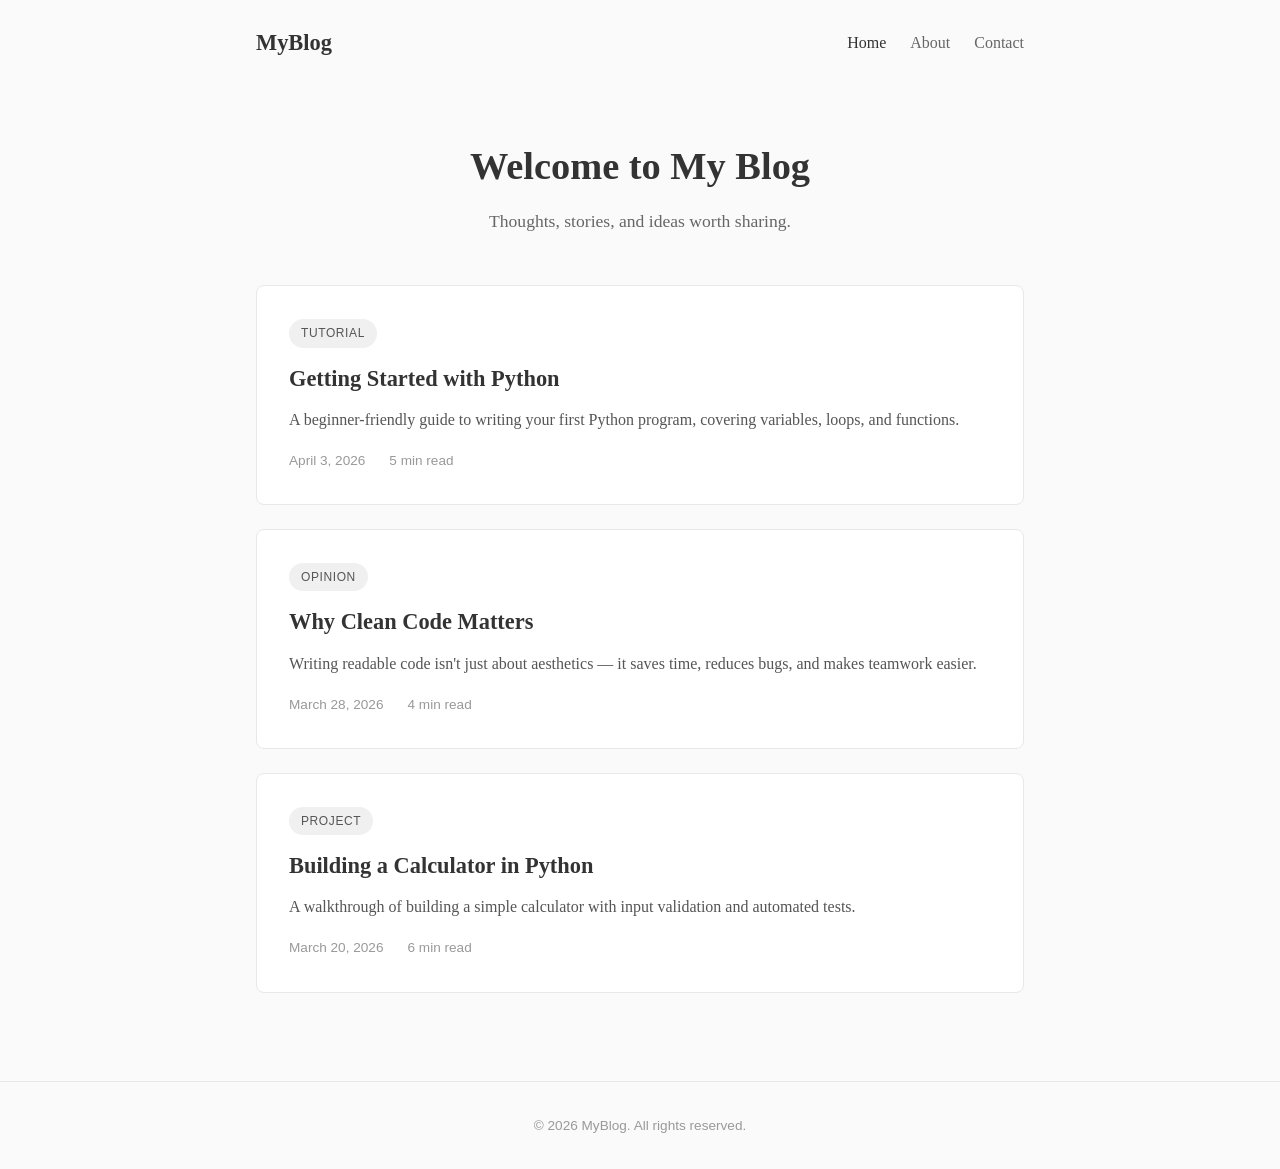
==== index.html @ 3e74ccdd "Initial blog template" ====
<!DOCTYPE html>
<html lang="en">
<head>
    <meta charset="UTF-8">
    <meta name="viewport" content="width=device-width, initial-scale=1.0">
    <title>My Blog</title>
    <link rel="stylesheet" href="style.css">
</head>
<body>
    <header>
        <nav>
            <a href="index.html" class="logo">MyBlog</a>
            <ul>
                <li><a href="index.html" class="active">Home</a></li>
                <li><a href="#">About</a></li>
                <li><a href="#">Contact</a></li>
            </ul>
        </nav>
    </header>

    <main>
        <section class="hero">
            <h1>Welcome to My Blog</h1>
            <p>Thoughts, stories, and ideas worth sharing.</p>
        </section>

        <section class="posts">
            <article class="post-card">
                <span class="tag">Tutorial</span>
                <h2><a href="post.html">Getting Started with Python</a></h2>
                <p>A beginner-friendly guide to writing your first Python program, covering variables, loops, and functions.</p>
                <div class="post-meta">
                    <span>April 3, 2026</span>
                    <span>5 min read</span>
                </div>
            </article>

            <article class="post-card">
                <span class="tag">Opinion</span>
                <h2><a href="post.html">Why Clean Code Matters</a></h2>
                <p>Writing readable code isn't just about aesthetics — it saves time, reduces bugs, and makes teamwork easier.</p>
                <div class="post-meta">
                    <span>March 28, 2026</span>
                    <span>4 min read</span>
                </div>
            </article>

            <article class="post-card">
                <span class="tag">Project</span>
                <h2><a href="post.html">Building a Calculator in Python</a></h2>
                <p>A walkthrough of building a simple calculator with input validation and automated tests.</p>
                <div class="post-meta">
                    <span>March 20, 2026</span>
                    <span>6 min read</span>
                </div>
            </article>
        </section>
    </main>

    <footer>
        <p>&copy; 2026 MyBlog. All rights reserved.</p>
    </footer>
</body>
</html>
---- style.css ----
* {
    margin: 0;
    padding: 0;
    box-sizing: border-box;
}

body {
    font-family: Georgia, "Times New Roman", serif;
    color: #333;
    background: #fafafa;
    line-height: 1.7;
}

/* Navigation */
nav {
    max-width: 800px;
    margin: 0 auto;
    padding: 1.5rem 1rem;
    display: flex;
    justify-content: space-between;
    align-items: center;
}

.logo {
    font-size: 1.4rem;
    font-weight: bold;
    color: #333;
    text-decoration: none;
}

nav ul {
    list-style: none;
    display: flex;
    gap: 1.5rem;
}

nav a {
    text-decoration: none;
    color: #666;
    transition: color 0.2s;
}

nav a:hover,
nav a.active {
    color: #333;
}

/* Hero */
.hero {
    text-align: center;
    padding: 3rem 1rem 2rem;
}

.hero h1 {
    font-size: 2.4rem;
    margin-bottom: 0.5rem;
}

.hero p {
    color: #666;
    font-size: 1.1rem;
}

/* Post Cards */
.posts {
    max-width: 800px;
    margin: 0 auto;
    padding: 1rem;
}

.post-card {
    background: #fff;
    border: 1px solid #e8e8e8;
    border-radius: 8px;
    padding: 2rem;
    margin-bottom: 1.5rem;
    transition: box-shadow 0.2s;
}

.post-card:hover {
    box-shadow: 0 4px 12px rgba(0, 0, 0, 0.08);
}

.tag {
    display: inline-block;
    background: #f0f0f0;
    color: #555;
    font-size: 0.75rem;
    font-family: Arial, sans-serif;
    padding: 0.25rem 0.75rem;
    border-radius: 20px;
    text-transform: uppercase;
    letter-spacing: 0.05em;
    margin-bottom: 0.75rem;
}

.post-card h2 {
    font-size: 1.4rem;
    margin-bottom: 0.5rem;
}

.post-card h2 a {
    color: #333;
    text-decoration: none;
}

.post-card h2 a:hover {
    color: #0066cc;
}

.post-card p {
    color: #555;
    margin-bottom: 1rem;
}

.post-meta {
    display: flex;
    gap: 1.5rem;
    color: #999;
    font-size: 0.85rem;
    font-family: Arial, sans-serif;
}

/* Full Post */
.post-full {
    max-width: 700px;
    margin: 0 auto;
    padding: 2rem 1rem 4rem;
}

.back-link {
    display: inline-block;
    color: #0066cc;
    text-decoration: none;
    font-family: Arial, sans-serif;
    font-size: 0.9rem;
    margin-bottom: 1.5rem;
}

.back-link:hover {
    text-decoration: underline;
}

.post-full h1 {
    font-size: 2.2rem;
    margin: 0.75rem 0 0.5rem;
}

.post-full .post-meta {
    margin-bottom: 2rem;
    padding-bottom: 1.5rem;
    border-bottom: 1px solid #e8e8e8;
}

.post-full h2 {
    font-size: 1.4rem;
    margin: 2rem 0 0.75rem;
}

.post-full p {
    margin-bottom: 1rem;
    color: #444;
}

pre {
    background: #2d2d2d;
    color: #f8f8f2;
    padding: 1.25rem;
    border-radius: 6px;
    overflow-x: auto;
    margin: 1rem 0 1.5rem;
    font-size: 0.9rem;
    line-height: 1.5;
}

code {
    font-family: "Consolas", "Courier New", monospace;
}

/* Footer */
footer {
    text-align: center;
    padding: 2rem 1rem;
    color: #999;
    font-size: 0.85rem;
    font-family: Arial, sans-serif;
    border-top: 1px solid #e8e8e8;
    margin-top: 3rem;
}

/* Responsive */
@media (max-width: 600px) {
    .hero h1 {
        font-size: 1.8rem;
    }

    .post-card {
        padding: 1.5rem;
    }

    nav {
        flex-direction: column;
        gap: 0.75rem;
    }
}
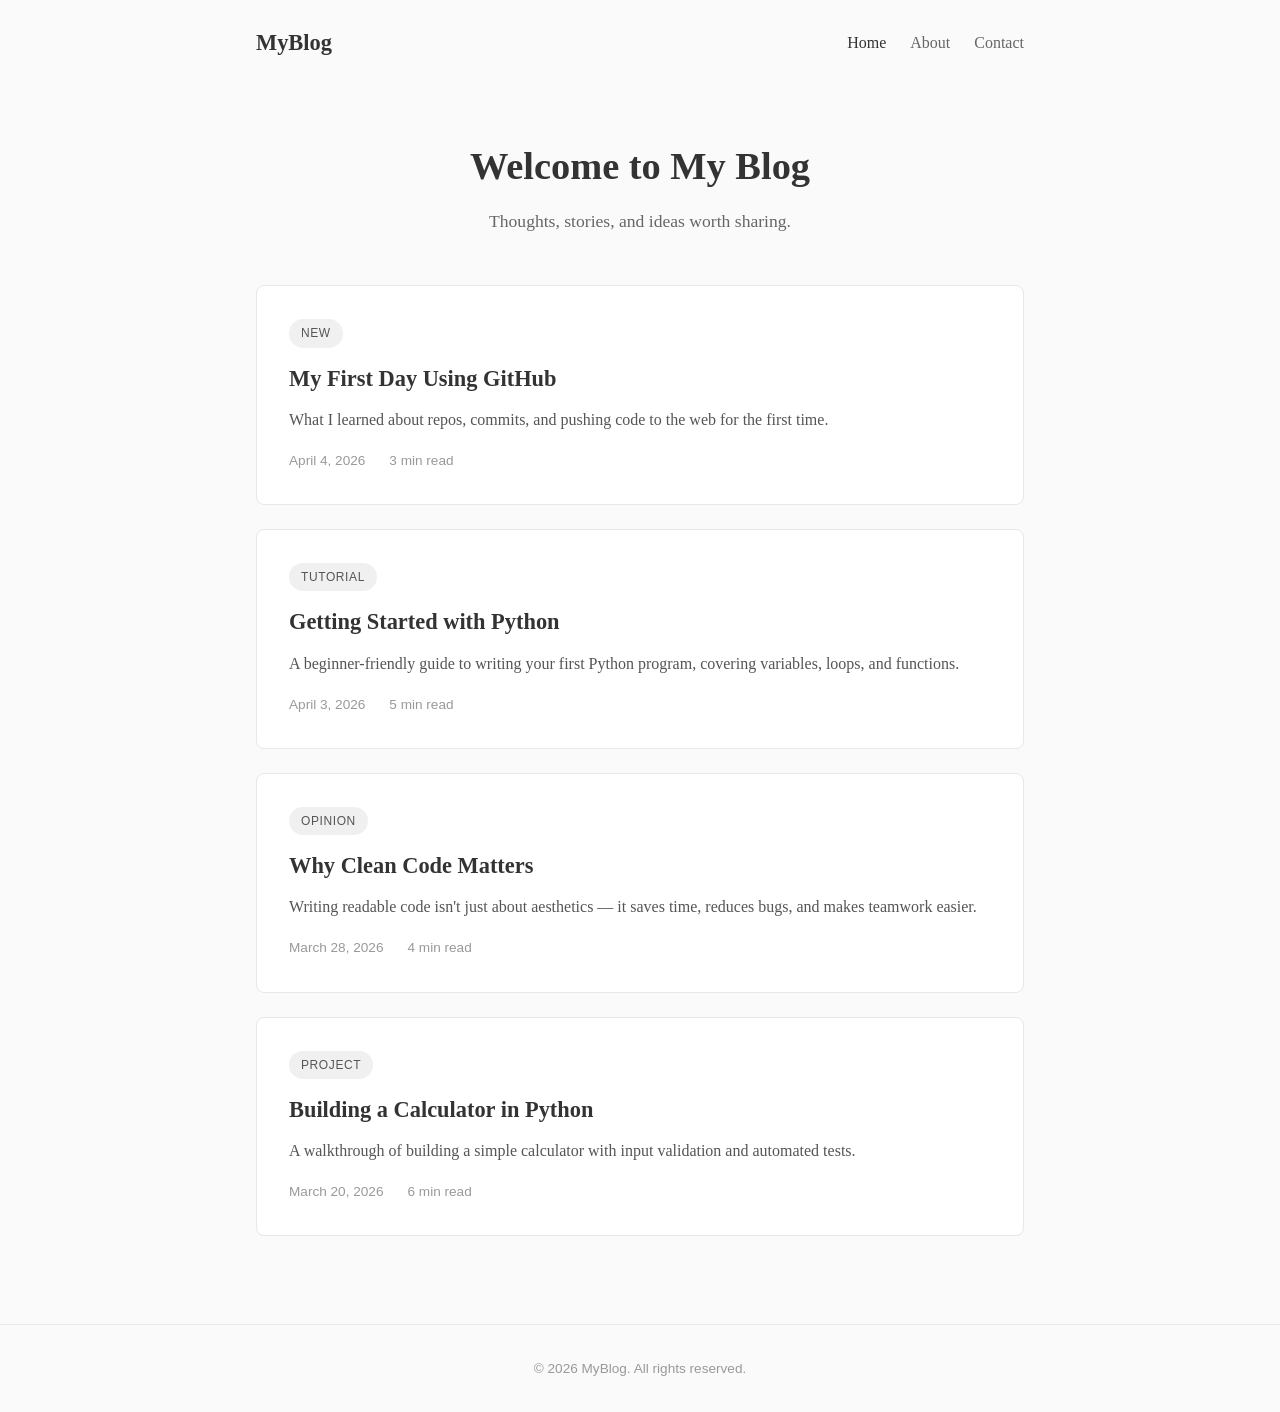
==== commit 82afc891: "Add new blog post: My First Day Using GitHub" ====
--- a/index.html
+++ b/index.html
@@ -25,6 +25,16 @@
         </section>
 
         <section class="posts">
+            <article class="post-card">
+                <span class="tag">New</span>
+                <h2><a href="post.html">My First Day Using GitHub</a></h2>
+                <p>What I learned about repos, commits, and pushing code to the web for the first time.</p>
+                <div class="post-meta">
+                    <span>April 4, 2026</span>
+                    <span>3 min read</span>
+                </div>
+            </article>
+
             <article class="post-card">
                 <span class="tag">Tutorial</span>
                 <h2><a href="post.html">Getting Started with Python</a></h2>
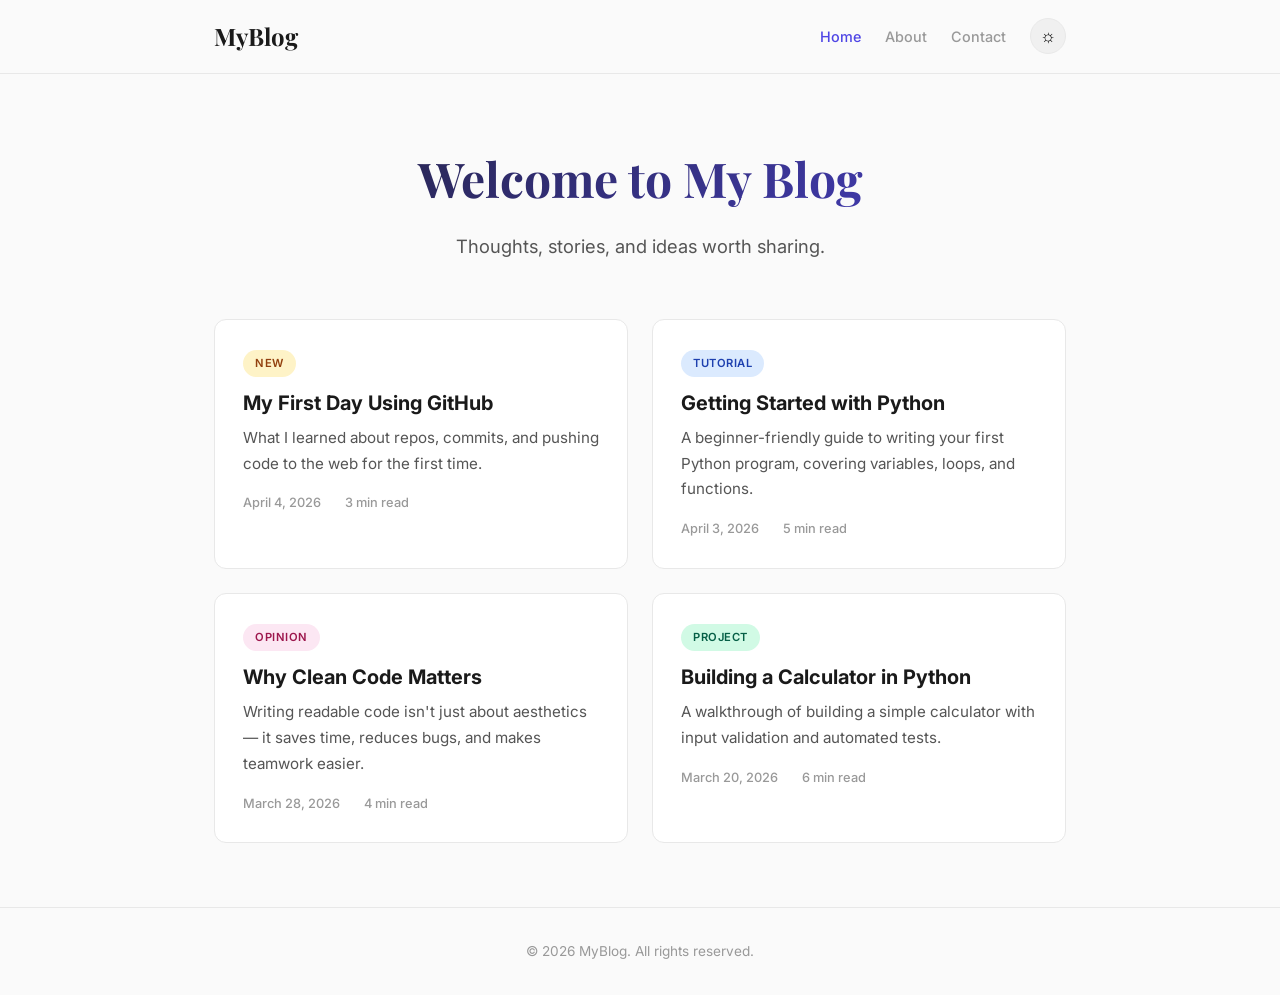
==== commit 9ef84c36: "Add dark mode, grid layout, animations, and visual upgrades" ====
--- a/index.html
+++ b/index.html
@@ -1,9 +1,11 @@
 <!DOCTYPE html>
-<html lang="en">
+<html lang="en" data-theme="light">
 <head>
     <meta charset="UTF-8">
     <meta name="viewport" content="width=device-width, initial-scale=1.0">
     <title>My Blog</title>
+    <link rel="preconnect" href="https://fonts.googleapis.com">
+    <link href="https://fonts.googleapis.com/css2?family=Inter:wght@400;500;600;700&family=Playfair+Display:wght@700&display=swap" rel="stylesheet">
     <link rel="stylesheet" href="style.css">
 </head>
 <body>
@@ -14,6 +16,12 @@
                 <li><a href="index.html" class="active">Home</a></li>
                 <li><a href="#">About</a></li>
                 <li><a href="#">Contact</a></li>
+                <li>
+                    <button class="theme-toggle" aria-label="Toggle dark mode">
+                        <span class="icon-sun">&#9788;</span>
+                        <span class="icon-moon">&#9790;</span>
+                    </button>
+                </li>
             </ul>
         </nav>
     </header>
@@ -25,8 +33,8 @@
         </section>
 
         <section class="posts">
-            <article class="post-card">
-                <span class="tag">New</span>
+            <article class="post-card fade-in">
+                <span class="tag tag-new">New</span>
                 <h2><a href="post.html">My First Day Using GitHub</a></h2>
                 <p>What I learned about repos, commits, and pushing code to the web for the first time.</p>
                 <div class="post-meta">
@@ -35,8 +43,8 @@
                 </div>
             </article>
 
-            <article class="post-card">
-                <span class="tag">Tutorial</span>
+            <article class="post-card fade-in">
+                <span class="tag tag-tutorial">Tutorial</span>
                 <h2><a href="post.html">Getting Started with Python</a></h2>
                 <p>A beginner-friendly guide to writing your first Python program, covering variables, loops, and functions.</p>
                 <div class="post-meta">
@@ -45,8 +53,8 @@
                 </div>
             </article>
 
-            <article class="post-card">
-                <span class="tag">Opinion</span>
+            <article class="post-card fade-in">
+                <span class="tag tag-opinion">Opinion</span>
                 <h2><a href="post.html">Why Clean Code Matters</a></h2>
                 <p>Writing readable code isn't just about aesthetics — it saves time, reduces bugs, and makes teamwork easier.</p>
                 <div class="post-meta">
@@ -55,8 +63,8 @@
                 </div>
             </article>
 
-            <article class="post-card">
-                <span class="tag">Project</span>
+            <article class="post-card fade-in">
+                <span class="tag tag-project">Project</span>
                 <h2><a href="post.html">Building a Calculator in Python</a></h2>
                 <p>A walkthrough of building a simple calculator with input validation and automated tests.</p>
                 <div class="post-meta">
@@ -70,5 +78,7 @@
     <footer>
         <p>&copy; 2026 MyBlog. All rights reserved.</p>
     </footer>
+
+    <script src="script.js"></script>
 </body>
 </html>
--- a/style.css
+++ b/style.css
@@ -1,3 +1,34 @@
+/* Theme variables */
+:root {
+    --bg: #fafafa;
+    --bg-card: #ffffff;
+    --text: #1a1a1a;
+    --text-secondary: #555;
+    --text-muted: #999;
+    --border: #e8e8e8;
+    --shadow: rgba(0, 0, 0, 0.08);
+    --accent: #4f46e5;
+    --accent-hover: #4338ca;
+    --tag-bg: #f0f0f0;
+    --code-bg: #2d2d2d;
+    --nav-bg: rgba(250, 250, 250, 0.9);
+}
+
+[data-theme="dark"] {
+    --bg: #0f0f0f;
+    --bg-card: #1a1a1a;
+    --text: #e8e8e8;
+    --text-secondary: #aaa;
+    --text-muted: #777;
+    --border: #2a2a2a;
+    --shadow: rgba(0, 0, 0, 0.3);
+    --accent: #818cf8;
+    --accent-hover: #a5b4fc;
+    --tag-bg: #2a2a2a;
+    --code-bg: #1e1e1e;
+    --nav-bg: rgba(15, 15, 15, 0.9);
+}
+
 * {
     margin: 0;
     padding: 0;
@@ -5,88 +36,148 @@
 }
 
 body {
-    font-family: Georgia, "Times New Roman", serif;
-    color: #333;
-    background: #fafafa;
+    font-family: 'Inter', sans-serif;
+    color: var(--text);
+    background: var(--bg);
     line-height: 1.7;
+    transition: background 0.3s, color 0.3s;
+}
+
+/* Progress Bar */
+.progress-bar {
+    position: fixed;
+    top: 0;
+    left: 0;
+    height: 3px;
+    background: linear-gradient(90deg, var(--accent), #ec4899);
+    width: 0%;
+    z-index: 1000;
+    transition: width 0.1s;
 }
 
 /* Navigation */
+header {
+    position: sticky;
+    top: 0;
+    background: var(--nav-bg);
+    backdrop-filter: blur(12px);
+    border-bottom: 1px solid var(--border);
+    z-index: 100;
+}
+
 nav {
-    max-width: 800px;
+    max-width: 900px;
     margin: 0 auto;
-    padding: 1.5rem 1rem;
+    padding: 1rem 1.5rem;
     display: flex;
     justify-content: space-between;
     align-items: center;
 }
 
 .logo {
-    font-size: 1.4rem;
-    font-weight: bold;
-    color: #333;
+    font-family: 'Playfair Display', serif;
+    font-size: 1.5rem;
+    font-weight: 700;
+    color: var(--text);
     text-decoration: none;
+    transition: color 0.2s;
 }
 
 nav ul {
     list-style: none;
     display: flex;
     gap: 1.5rem;
+    align-items: center;
 }
 
 nav a {
     text-decoration: none;
-    color: #666;
+    color: var(--text-muted);
+    font-size: 0.9rem;
+    font-weight: 500;
     transition: color 0.2s;
 }
 
 nav a:hover,
 nav a.active {
-    color: #333;
-}
+    color: var(--accent);
+}
+
+/* Theme Toggle */
+.theme-toggle {
+    background: var(--tag-bg);
+    border: 1px solid var(--border);
+    border-radius: 50%;
+    width: 36px;
+    height: 36px;
+    cursor: pointer;
+    display: flex;
+    align-items: center;
+    justify-content: center;
+    font-size: 1.1rem;
+    transition: background 0.2s, transform 0.2s;
+}
+
+.theme-toggle:hover {
+    transform: scale(1.1);
+}
+
+[data-theme="light"] .icon-moon { display: none; }
+[data-theme="dark"] .icon-sun { display: none; }
+[data-theme="dark"] .icon-moon { display: inline; }
 
 /* Hero */
 .hero {
     text-align: center;
-    padding: 3rem 1rem 2rem;
+    padding: 4rem 1.5rem 2.5rem;
 }
 
 .hero h1 {
-    font-size: 2.4rem;
-    margin-bottom: 0.5rem;
+    font-family: 'Playfair Display', serif;
+    font-size: 3rem;
+    margin-bottom: 0.75rem;
+    background: linear-gradient(135deg, var(--text), var(--accent));
+    -webkit-background-clip: text;
+    -webkit-text-fill-color: transparent;
+    background-clip: text;
 }
 
 .hero p {
-    color: #666;
-    font-size: 1.1rem;
-}
-
-/* Post Cards */
+    color: var(--text-secondary);
+    font-size: 1.15rem;
+    max-width: 500px;
+    margin: 0 auto;
+}
+
+/* Post Cards - Grid */
 .posts {
-    max-width: 800px;
+    max-width: 900px;
     margin: 0 auto;
-    padding: 1rem;
+    padding: 1rem 1.5rem;
+    display: grid;
+    grid-template-columns: repeat(2, 1fr);
+    gap: 1.5rem;
 }
 
 .post-card {
-    background: #fff;
-    border: 1px solid #e8e8e8;
-    border-radius: 8px;
-    padding: 2rem;
-    margin-bottom: 1.5rem;
-    transition: box-shadow 0.2s;
+    background: var(--bg-card);
+    border: 1px solid var(--border);
+    border-radius: 12px;
+    padding: 1.75rem;
+    transition: transform 0.25s, box-shadow 0.25s;
 }
 
 .post-card:hover {
-    box-shadow: 0 4px 12px rgba(0, 0, 0, 0.08);
-}
-
+    transform: translateY(-4px);
+    box-shadow: 0 12px 32px var(--shadow);
+}
+
+/* Colored Tags */
 .tag {
     display: inline-block;
-    background: #f0f0f0;
-    color: #555;
-    font-size: 0.75rem;
-    font-family: Arial, sans-serif;
+    font-size: 0.7rem;
+    font-family: 'Inter', sans-serif;
+    font-weight: 600;
     padding: 0.25rem 0.75rem;
     border-radius: 20px;
     text-transform: uppercase;
@@ -94,104 +185,194 @@
     margin-bottom: 0.75rem;
 }
 
+.tag-new {
+    background: #fef3c7;
+    color: #92400e;
+}
+
+[data-theme="dark"] .tag-new {
+    background: #78350f;
+    color: #fef3c7;
+}
+
+.tag-tutorial {
+    background: #dbeafe;
+    color: #1e40af;
+}
+
+[data-theme="dark"] .tag-tutorial {
+    background: #1e3a5f;
+    color: #93c5fd;
+}
+
+.tag-opinion {
+    background: #fce7f3;
+    color: #9d174d;
+}
+
+[data-theme="dark"] .tag-opinion {
+    background: #5b1a3a;
+    color: #f9a8d4;
+}
+
+.tag-project {
+    background: #d1fae5;
+    color: #065f46;
+}
+
+[data-theme="dark"] .tag-project {
+    background: #064e3b;
+    color: #6ee7b7;
+}
+
 .post-card h2 {
-    font-size: 1.4rem;
+    font-size: 1.25rem;
     margin-bottom: 0.5rem;
+    line-height: 1.4;
 }
 
 .post-card h2 a {
-    color: #333;
+    color: var(--text);
     text-decoration: none;
+    transition: color 0.2s;
 }
 
 .post-card h2 a:hover {
-    color: #0066cc;
+    color: var(--accent);
 }
 
 .post-card p {
-    color: #555;
+    color: var(--text-secondary);
+    font-size: 0.95rem;
     margin-bottom: 1rem;
 }
 
 .post-meta {
     display: flex;
     gap: 1.5rem;
-    color: #999;
-    font-size: 0.85rem;
-    font-family: Arial, sans-serif;
+    color: var(--text-muted);
+    font-size: 0.8rem;
+    font-weight: 500;
 }
 
 /* Full Post */
 .post-full {
     max-width: 700px;
     margin: 0 auto;
-    padding: 2rem 1rem 4rem;
+    padding: 2.5rem 1.5rem 4rem;
 }
 
 .back-link {
     display: inline-block;
-    color: #0066cc;
+    color: var(--accent);
     text-decoration: none;
-    font-family: Arial, sans-serif;
     font-size: 0.9rem;
+    font-weight: 500;
     margin-bottom: 1.5rem;
+    transition: color 0.2s;
 }
 
 .back-link:hover {
-    text-decoration: underline;
+    color: var(--accent-hover);
 }
 
 .post-full h1 {
-    font-size: 2.2rem;
+    font-family: 'Playfair Display', serif;
+    font-size: 2.5rem;
     margin: 0.75rem 0 0.5rem;
+    line-height: 1.3;
 }
 
 .post-full .post-meta {
     margin-bottom: 2rem;
     padding-bottom: 1.5rem;
-    border-bottom: 1px solid #e8e8e8;
+    border-bottom: 1px solid var(--border);
 }
 
 .post-full h2 {
     font-size: 1.4rem;
-    margin: 2rem 0 0.75rem;
+    margin: 2.5rem 0 0.75rem;
 }
 
 .post-full p {
     margin-bottom: 1rem;
-    color: #444;
+    color: var(--text-secondary);
 }
 
 pre {
-    background: #2d2d2d;
+    background: var(--code-bg);
     color: #f8f8f2;
     padding: 1.25rem;
-    border-radius: 6px;
+    border-radius: 8px;
     overflow-x: auto;
     margin: 1rem 0 1.5rem;
     font-size: 0.9rem;
     line-height: 1.5;
+    border: 1px solid var(--border);
 }
 
 code {
-    font-family: "Consolas", "Courier New", monospace;
+    font-family: 'Consolas', 'Courier New', monospace;
+}
+
+/* Back to Top */
+.back-to-top {
+    position: fixed;
+    bottom: 2rem;
+    right: 2rem;
+    width: 44px;
+    height: 44px;
+    border-radius: 50%;
+    background: var(--accent);
+    color: white;
+    border: none;
+    font-size: 1.2rem;
+    cursor: pointer;
+    opacity: 0;
+    transform: translateY(20px);
+    transition: opacity 0.3s, transform 0.3s, background 0.2s;
+    z-index: 50;
+}
+
+.back-to-top.visible {
+    opacity: 1;
+    transform: translateY(0);
+}
+
+.back-to-top:hover {
+    background: var(--accent-hover);
+}
+
+/* Scroll Animations */
+.fade-in {
+    opacity: 0;
+    transform: translateY(24px);
+    transition: opacity 0.6s ease, transform 0.6s ease;
+}
+
+.fade-in.visible {
+    opacity: 1;
+    transform: translateY(0);
 }
 
 /* Footer */
 footer {
     text-align: center;
-    padding: 2rem 1rem;
-    color: #999;
+    padding: 2rem 1.5rem;
+    color: var(--text-muted);
     font-size: 0.85rem;
-    font-family: Arial, sans-serif;
-    border-top: 1px solid #e8e8e8;
+    border-top: 1px solid var(--border);
     margin-top: 3rem;
 }
 
 /* Responsive */
-@media (max-width: 600px) {
+@media (max-width: 650px) {
     .hero h1 {
-        font-size: 1.8rem;
+        font-size: 2rem;
+    }
+
+    .posts {
+        grid-template-columns: 1fr;
     }
 
     .post-card {
@@ -202,4 +383,8 @@
         flex-direction: column;
         gap: 0.75rem;
     }
-}
+
+    .post-full h1 {
+        font-size: 1.8rem;
+    }
+}
